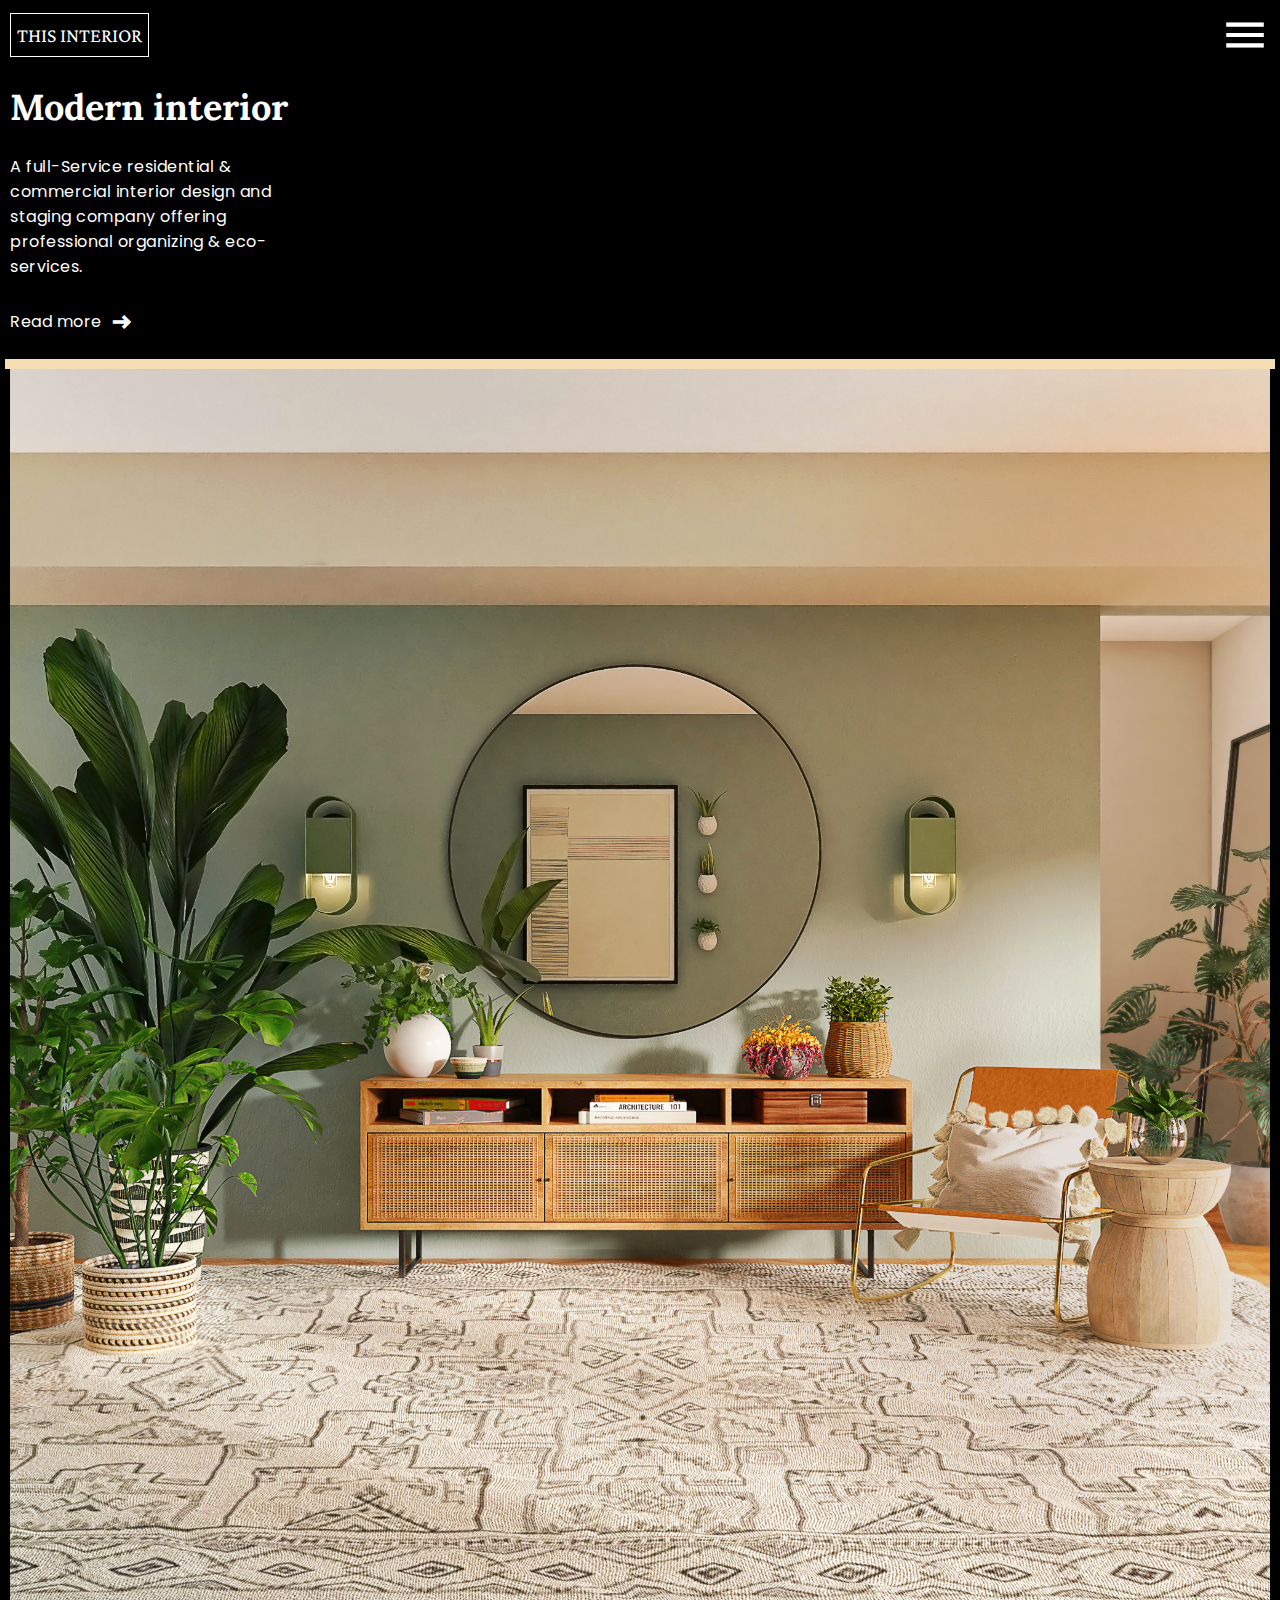
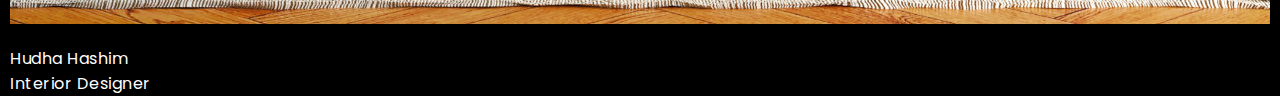
==== index.html @ 7c0be160 "Basic layout formed and added main image" ====
<!DOCTYPE html>
<html lang="en">
  <head>
    <meta charset="UTF-8" />
    <meta http-equiv="X-UA-Compatible" content="IE=edge" />
    <meta name="viewport" content="width=device-width, initial-scale=1.0" />
    <link rel="stylesheet" href="index.css" />
    <link
      href="https://fonts.googleapis.com/icon?family=Material+Icons"
      rel="stylesheet"
    />
    <link
      rel="stylesheet"
      href="https://fonts.googleapis.com/css2?family=Material+Symbols+Outlined:opsz,wght,FILL,GRAD@48,400,1,0"
    />

    <title>Modern Interiors</title>
  </head>

  <body>
    <nav>
      <div class="logo">THIS INTERIOR</div>
      <span class="material-icons" style="font-size: 50px">menu</span>
    </nav>
    <div class="wrapper">
      <div class="text-container">
        <h1>Modern interior</h1>
        <p class="text-content">
          A full-Service residential & commercial interior design and staging
          company offering professional organizing & eco-services.
        </p>
        <div class="more">
          <p>Read more</p>
          <span class="material-symbols-outlined"> arrow_right_alt </span>
        </div>
      </div>
      <div class="image-container"></div>
      <img
        class="room-photo"
        src="image.jpg"
        alt="spacious well designed room"
        height="3000"
        width="3000"
      />
      <div class="info">
        <div class="info-header">
          <img class="snapshot" src="" alt="" />
          <div>
            <p class="name">Hudha Hashim</p>
            <p class="role">Interior Designer</p>
          </div>
        </div>
      </div>
    </div>
  </body>
</html>
---- index.css ----
@import url(https://fonts.googleapis.com/css?family=Lora:regular,500);
@import url(https://fonts.googleapis.com/css?family=Crimson+Pro:200);
@import url(https://fonts.googleapis.com/css?family=Poppins:300);
* {
  box-sizing: border-box;
}

body {
  background-color: black;
  color: white;
  margin: 0;
  padding: 0;
  padding-inline: 10px;
}

h1 {
  font-size: 2.25rem;
  font-family: "Lora", system-ui;
  /* line-height: 46px; */
}

nav {
  display: flex;
  justify-content: space-between;
  align-items: center;
  margin-block: 10px;

  /* background-color: blueviolet; */
}

.logo {
  font-family: "Crimson Pro", system-ui;
  font-size: 1.25rem;
  border: 1px solid white;
  padding-inline: 6px;
  padding-block: 10px;
}

.material-symbols-outlined {
  font-variation-settings: "FILL" 1, "wght" 700, "GRAD" 200, "opsz" 24;
}

.more {
  display: flex;
  align-items: center;
  padding-top: 30px;
  column-gap: 8px;
  /* background-color: violet; */
  padding-bottom: 30px;
}

p {
  margin: 0;
  font-family: "Poppins";
  letter-spacing: 0.5px;
  max-width: 265px;
}

.image-container {
  outline: 5px solid wheat;
  position: relative;
}

.room-photo {
  max-width: 100%;
  height: auto;
}
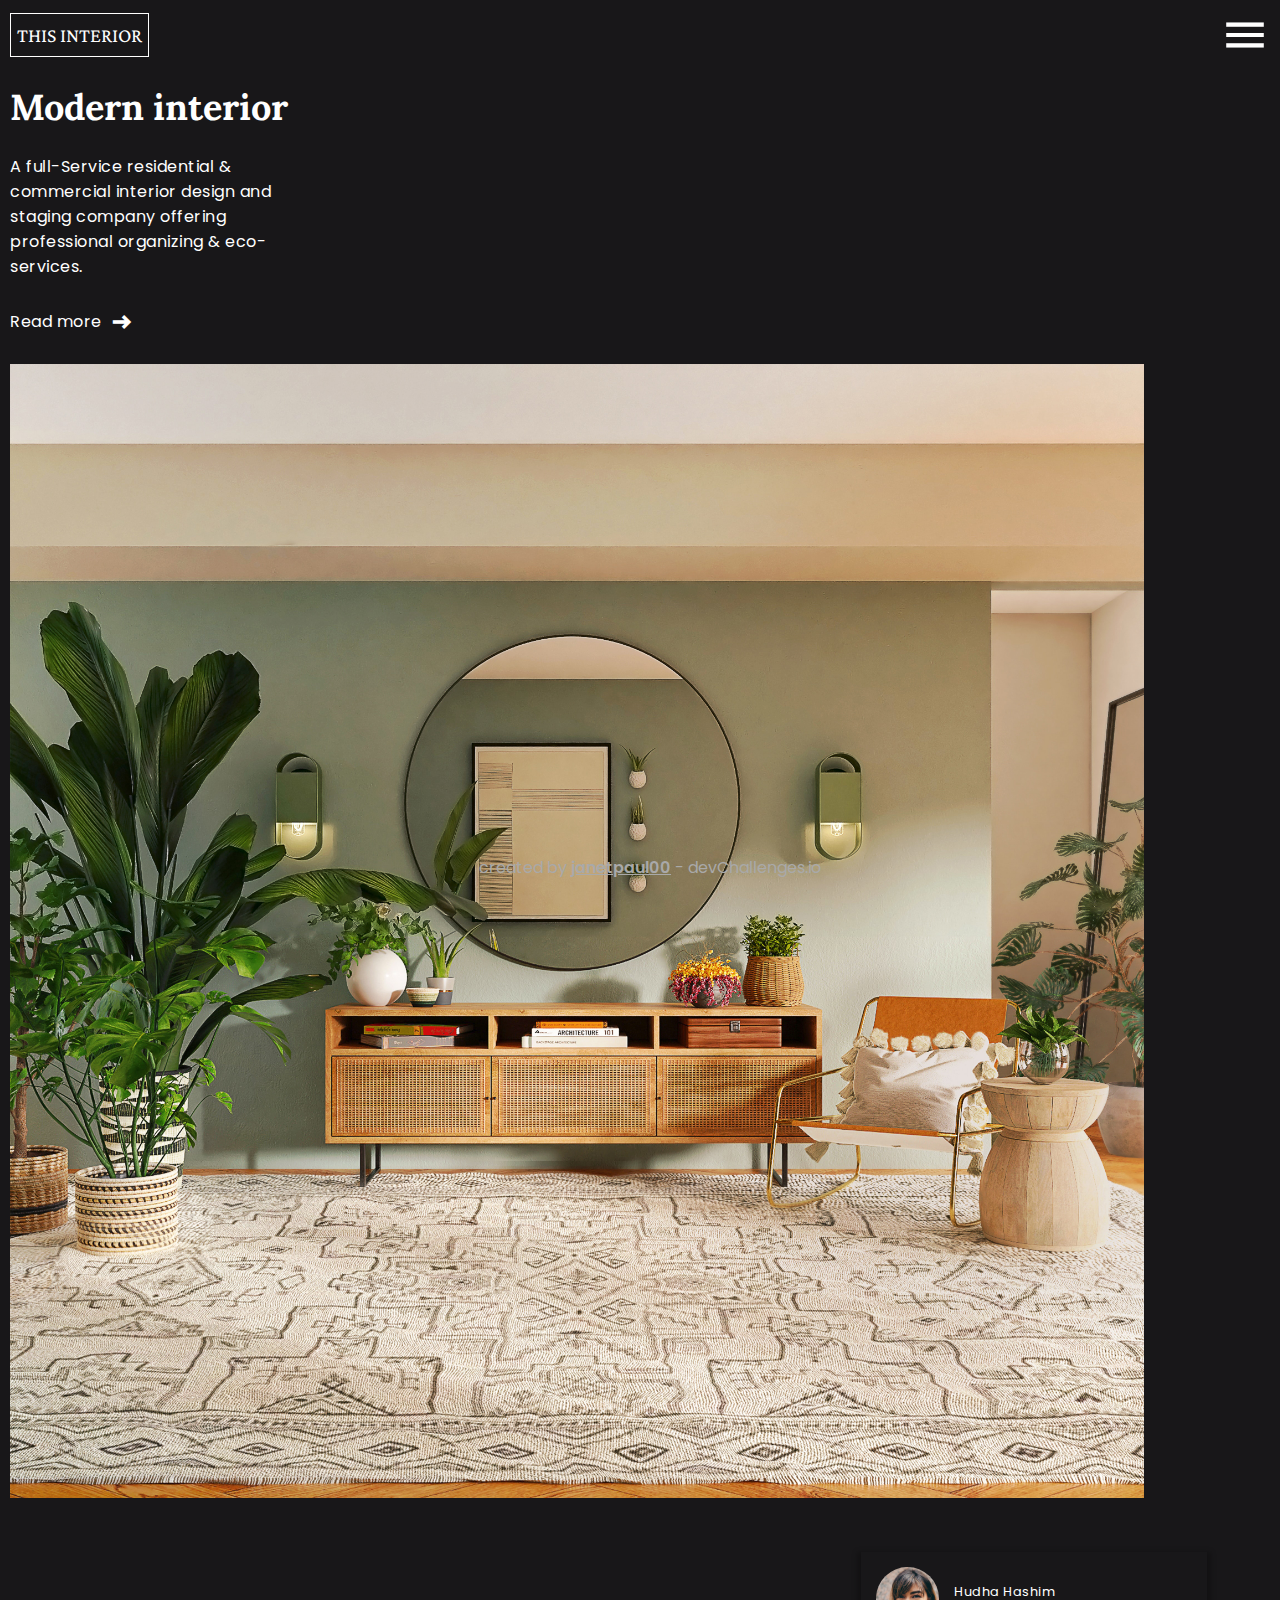
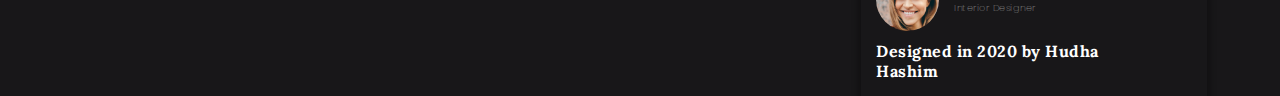
==== commit 4e37ad5a: "edits" ====
--- a/index.html
+++ b/index.html
@@ -34,23 +34,34 @@
           <span class="material-symbols-outlined"> arrow_right_alt </span>
         </div>
       </div>
-      <div class="image-container"></div>
-      <img
-        class="room-photo"
-        src="image.jpg"
-        alt="spacious well designed room"
-        height="3000"
-        width="3000"
-      />
-      <div class="info">
-        <div class="info-header">
-          <img class="snapshot" src="" alt="" />
-          <div>
-            <p class="name">Hudha Hashim</p>
-            <p class="role">Interior Designer</p>
+      <div class="image-container">
+        <img
+          class="room-photo"
+          src="image.jpg"
+          alt="spacious well designed room"
+          height="3000"
+          width="3000"
+        />
+        <div class="info">
+          <div class="info-header">
+            <img
+              class="snapshot"
+              src="photo2.png"
+              alt="Young woman smiling"
+              height="200"
+              width="200"
+            />
+            <div>
+              <p class="name">Hudha Hashim</p>
+              <p class="role">Interior Designer</p>
+            </div>
           </div>
+          <p class="info-text">Designed in 2020 by Hudha Hashim</p>
         </div>
       </div>
     </div>
+    <footer>
+      created by <span class="username">janetpaul00</span> - devChallenges.io
+    </footer>
   </body>
 </html>
--- a/index.css
+++ b/index.css
@@ -1,16 +1,17 @@
-@import url(https://fonts.googleapis.com/css?family=Lora:regular,500);
+@import url(https://fonts.googleapis.com/css?family=Lora:regular,500,700);
 @import url(https://fonts.googleapis.com/css?family=Crimson+Pro:200);
-@import url(https://fonts.googleapis.com/css?family=Poppins:300);
+@import url(https://fonts.googleapis.com/css?family=Poppins:300,400,100,200,600);
 * {
   box-sizing: border-box;
 }
 
 body {
-  background-color: black;
+  background-color: #181719;
   color: white;
   margin: 0;
   padding: 0;
   padding-inline: 10px;
+  height: 100%;
 }
 
 h1 {
@@ -57,11 +58,65 @@
 }
 
 .image-container {
-  outline: 5px solid wheat;
   position: relative;
 }
 
 .room-photo {
-  max-width: 100%;
+  max-width: 90%;
   height: auto;
 }
+
+.info {
+  position: absolute;
+  background-color: #181719;
+  bottom: -17%;
+  right: 5%;
+  padding: 15px;
+  max-width: 80%;
+  box-shadow: 0px 4px 5px 4px rgba(0, 0, 0, 0.25);
+}
+
+.info-header {
+  display: flex;
+  align-items: center;
+  column-gap: 15px;
+  padding-bottom: 10px;
+}
+
+.snapshot {
+  border-radius: 50%;
+  height: auto;
+  width: 20%;
+}
+
+.name {
+  font-weight: 400;
+  font-size: 0.8rem;
+}
+
+.role {
+  font-weight: 200;
+  color: #828282;
+  font-size: 0.6rem;
+}
+
+.info-text {
+  font-family: "Lora";
+  font-weight: 700;
+}
+
+footer {
+  position: absolute;
+  bottom: 0;
+  width: 100%;
+  text-align: center;
+  font-family: "Poppins";
+  color: #a9a9a9;
+  padding-top: 900px;
+  padding-bottom: 20px;
+}
+
+footer span {
+  text-decoration: underline;
+  font-weight: 600;
+}
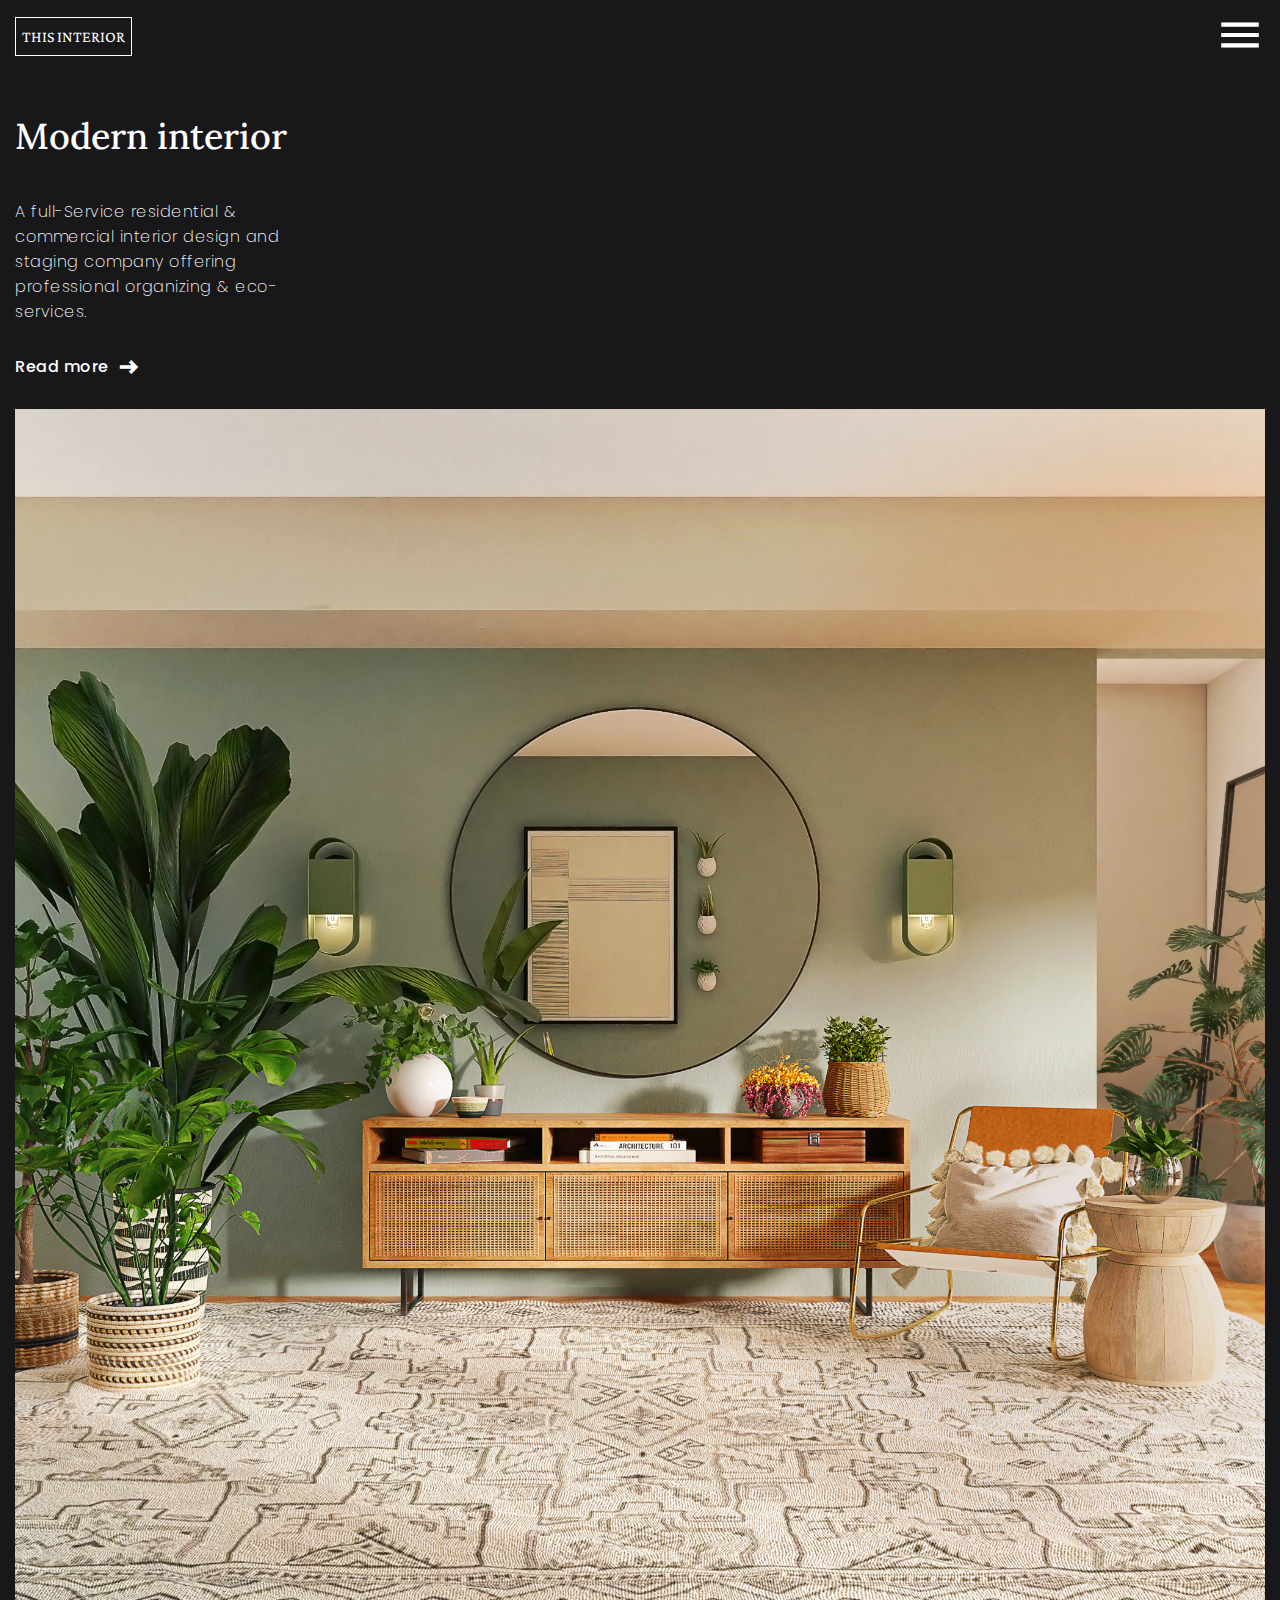
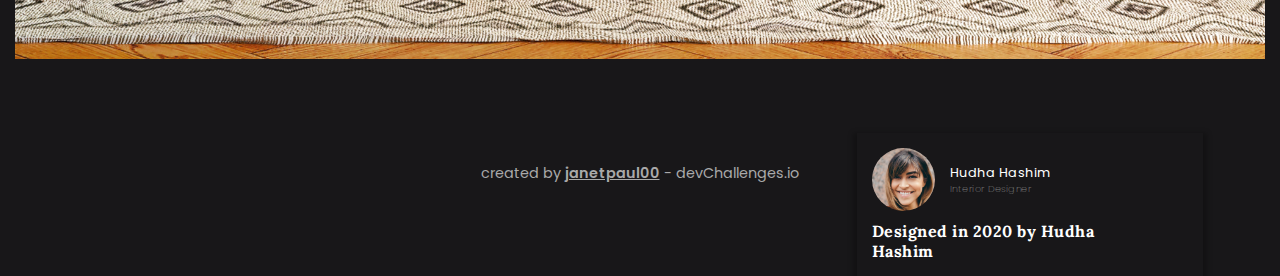
==== commit b9d7d081: "fixing unwanted horizontal scrollbar" ====
--- a/index.html
+++ b/index.html
@@ -18,50 +18,54 @@
   </head>
 
   <body>
-    <nav>
-      <div class="logo">THIS INTERIOR</div>
-      <span class="material-icons" style="font-size: 50px">menu</span>
-    </nav>
-    <div class="wrapper">
-      <div class="text-container">
-        <h1>Modern interior</h1>
-        <p class="text-content">
-          A full-Service residential & commercial interior design and staging
-          company offering professional organizing & eco-services.
-        </p>
-        <div class="more">
-          <p>Read more</p>
-          <span class="material-symbols-outlined"> arrow_right_alt </span>
+    <div class="main">
+      <nav>
+        <div class="logo">THIS INTERIOR</div>
+        <button id="menu">
+          <span class="material-icons" style="font-size: 50px"> menu</span>
+        </button>
+      </nav>
+      <div class="wrapper">
+        <div class="text-container">
+          <h1>Modern interior</h1>
+          <p class="text-content">
+            A full-Service residential & commercial interior design and staging
+            company offering professional organizing & eco-services.
+          </p>
+          <div class="more">
+            <p>Read more</p>
+            <span class="material-symbols-outlined"> arrow_right_alt </span>
+          </div>
+        </div>
+        <div class="image-container">
+          <img
+            class="room-photo"
+            src="image.jpg"
+            alt="spacious well designed room"
+            height="3000"
+            width="3000"
+          />
+          <div class="info">
+            <div class="info-header">
+              <img
+                class="snapshot"
+                src="photo2.png"
+                alt="Young woman smiling"
+                height="200"
+                width="200"
+              />
+              <div>
+                <p class="name">Hudha Hashim</p>
+                <p class="role">Interior Designer</p>
+              </div>
+            </div>
+            <p class="info-text">Designed in 2020 by Hudha Hashim</p>
+          </div>
         </div>
       </div>
-      <div class="image-container">
-        <img
-          class="room-photo"
-          src="image.jpg"
-          alt="spacious well designed room"
-          height="3000"
-          width="3000"
-        />
-        <div class="info">
-          <div class="info-header">
-            <img
-              class="snapshot"
-              src="photo2.png"
-              alt="Young woman smiling"
-              height="200"
-              width="200"
-            />
-            <div>
-              <p class="name">Hudha Hashim</p>
-              <p class="role">Interior Designer</p>
-            </div>
-          </div>
-          <p class="info-text">Designed in 2020 by Hudha Hashim</p>
-        </div>
-      </div>
+      <footer>
+        created by <span class="username">janetpaul00</span> - devChallenges.io
+      </footer>
     </div>
-    <footer>
-      created by <span class="username">janetpaul00</span> - devChallenges.io
-    </footer>
   </body>
 </html>
--- a/index.css
+++ b/index.css
@@ -1,8 +1,12 @@
 @import url(https://fonts.googleapis.com/css?family=Lora:regular,500,700);
 @import url(https://fonts.googleapis.com/css?family=Crimson+Pro:200);
-@import url(https://fonts.googleapis.com/css?family=Poppins:300,400,100,200,600);
+@import url(https://fonts.googleapis.com/css?family=Poppins:300,400,100,200,600,500);
 * {
   box-sizing: border-box;
+}
+
+html {
+  height: 100%;
 }
 
 body {
@@ -10,14 +14,22 @@
   color: white;
   margin: 0;
   padding: 0;
-  padding-inline: 10px;
+  padding-inline: 15px;
   height: 100%;
+}
+
+.main {
+  height: 100%;
+  display: flex;
+  flex-direction: column;
 }
 
 h1 {
   font-size: 2.25rem;
   font-family: "Lora", system-ui;
-  /* line-height: 46px; */
+  margin-top: 40px;
+  margin-bottom: 40px;
+  font-weight: 500;
 }
 
 nav {
@@ -31,7 +43,7 @@
 
 .logo {
   font-family: "Crimson Pro", system-ui;
-  font-size: 1.25rem;
+  font-size: 1rem;
   border: 1px solid white;
   padding-inline: 6px;
   padding-block: 10px;
@@ -39,6 +51,16 @@
 
 .material-symbols-outlined {
   font-variation-settings: "FILL" 1, "wght" 700, "GRAD" 200, "opsz" 24;
+}
+
+button {
+  border: none;
+  margin: 0;
+  padding: 0;
+  background: none;
+  cursor: pointer;
+  outline: none;
+  color: white;
 }
 
 .more {
@@ -50,11 +72,16 @@
   padding-bottom: 30px;
 }
 
+.more p {
+  font-weight: 500;
+}
+
 p {
   margin: 0;
   font-family: "Poppins";
   letter-spacing: 0.5px;
   max-width: 265px;
+  font-weight: 200;
 }
 
 .image-container {
@@ -62,7 +89,7 @@
 }
 
 .room-photo {
-  max-width: 90%;
+  max-width: 100%;
   height: auto;
 }
 
@@ -106,14 +133,13 @@
 }
 
 footer {
-  position: absolute;
-  bottom: 0;
   width: 100%;
   text-align: center;
   font-family: "Poppins";
   color: #a9a9a9;
-  padding-top: 900px;
-  padding-bottom: 20px;
+  font-size: 0.9rem;
+  padding-top: 100px;
+  padding-bottom: 15px;
 }
 
 footer span {
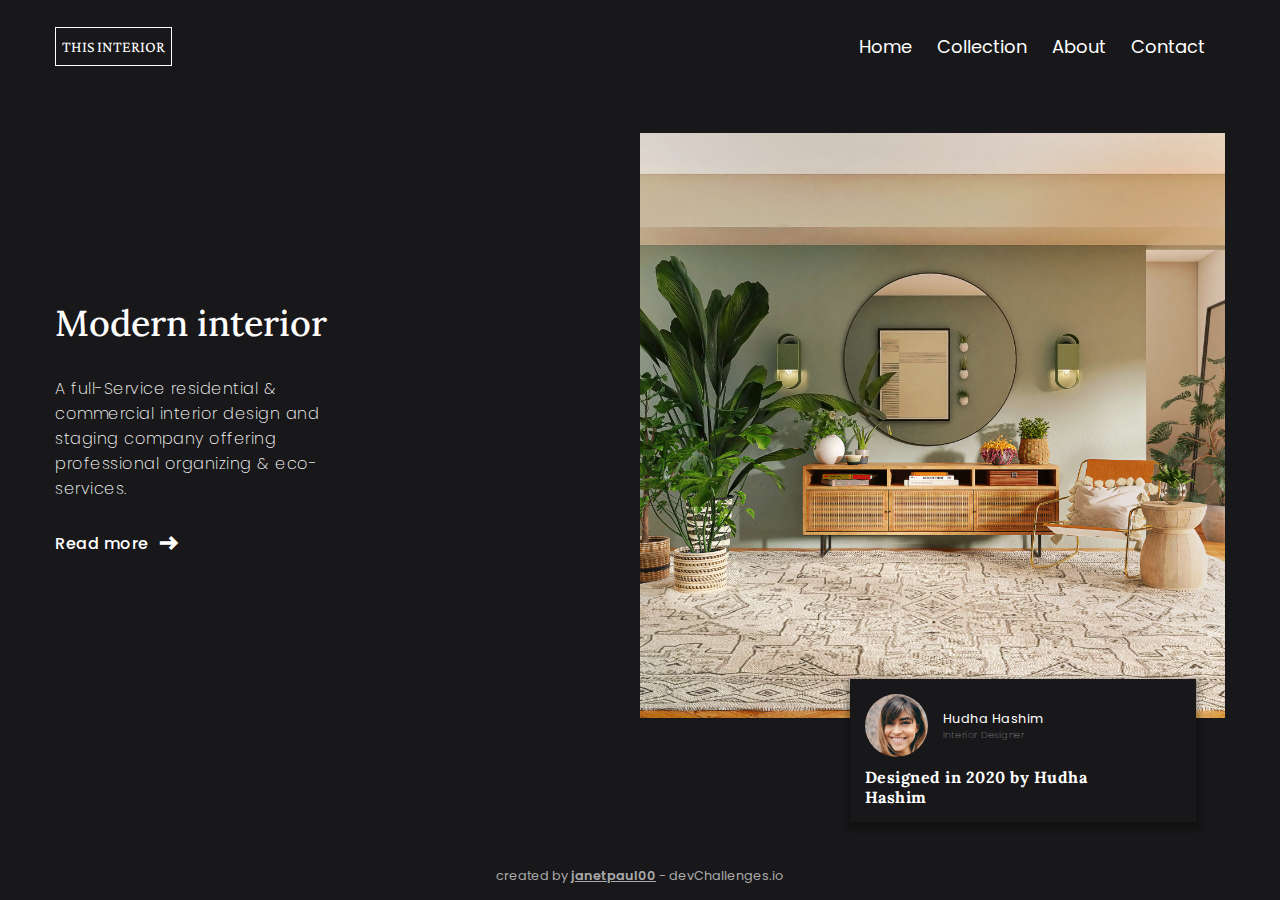
==== commit 9074dfd5: "navbar for desktop" ====
--- a/index.html
+++ b/index.html
@@ -13,18 +13,31 @@
       rel="stylesheet"
       href="https://fonts.googleapis.com/css2?family=Material+Symbols+Outlined:opsz,wght,FILL,GRAD@48,400,1,0"
     />
-
+    <script src="app.js"></script>
     <title>Modern Interiors</title>
   </head>
 
   <body>
     <div class="main">
-      <nav>
+      <nav class="mobile-nav">
         <div class="logo">THIS INTERIOR</div>
-        <button id="menu">
+        <button id="menu" onclick="menu()">
           <span class="material-icons" style="font-size: 50px"> menu</span>
         </button>
       </nav>
+
+      <nav class="desktop-nav">
+        <div class="logo">THIS INTERIOR</div>
+        <div class="navbar">
+          <ol>
+            <li>Home</li>
+            <li>Collection</li>
+            <li>About</li>
+            <li>Contact</li>
+          </ol>
+        </div>
+      </nav>
+
       <div class="wrapper">
         <div class="text-container">
           <h1>Modern interior</h1>
--- a/index.css
+++ b/index.css
@@ -22,23 +22,24 @@
   height: 100%;
   display: flex;
   flex-direction: column;
-}
-
-h1 {
-  font-size: 2.25rem;
-  font-family: "Lora", system-ui;
-  margin-top: 40px;
-  margin-bottom: 40px;
-  font-weight: 500;
-}
-
-nav {
+  justify-content: space-between;
+}
+
+.main > * {
+  /* outline: 5px solid black; */
+}
+
+.mobile-nav {
   display: flex;
   justify-content: space-between;
   align-items: center;
-  margin-block: 10px;
-
+  margin-bottom: 10px;
+  margin-top: 15px;
   /* background-color: blueviolet; */
+}
+
+.desktop-nav {
+  display: none;
 }
 
 .logo {
@@ -63,12 +64,19 @@
   color: white;
 }
 
+h1 {
+  font-size: 2.25rem;
+  font-family: "Lora", system-ui;
+  margin-top: 30px;
+  margin-bottom: 30px;
+  font-weight: 500;
+}
+
 .more {
   display: flex;
   align-items: center;
   padding-top: 30px;
   column-gap: 8px;
-  /* background-color: violet; */
   padding-bottom: 30px;
 }
 
@@ -137,7 +145,7 @@
   text-align: center;
   font-family: "Poppins";
   color: #a9a9a9;
-  font-size: 0.9rem;
+  font-size: 0.8rem;
   padding-top: 100px;
   padding-bottom: 15px;
 }
@@ -146,3 +154,55 @@
   text-decoration: underline;
   font-weight: 600;
 }
+
+@media (width>400px) {
+  body {
+    /* background-color: maroon; */
+    padding-inline: 55px;
+  }
+
+  .wrapper > * {
+    /* outline: 5px solid black; */
+  }
+
+  .wrapper {
+    display: flex;
+    justify-content: center;
+    align-items: center;
+  }
+
+  .text-container {
+    flex: 1;
+  }
+
+  .image-container {
+    flex: 1;
+  }
+
+  .mobile-nav {
+    display: none;
+  }
+
+  .desktop-nav {
+    display: flex;
+    justify-content: space-between;
+    align-items: center;
+    margin-bottom: 10px;
+    margin-top: 15px;
+  }
+
+  ol {
+    list-style-type: none;
+    font-family: "Poppins";
+    color: white;
+    text-align: center;
+    font-size: 18px;
+    padding: 0;
+    font-family: "Poppins";
+  }
+
+  .navbar ol li {
+    display: inline;
+    padding-right: 20px;
+  }
+}
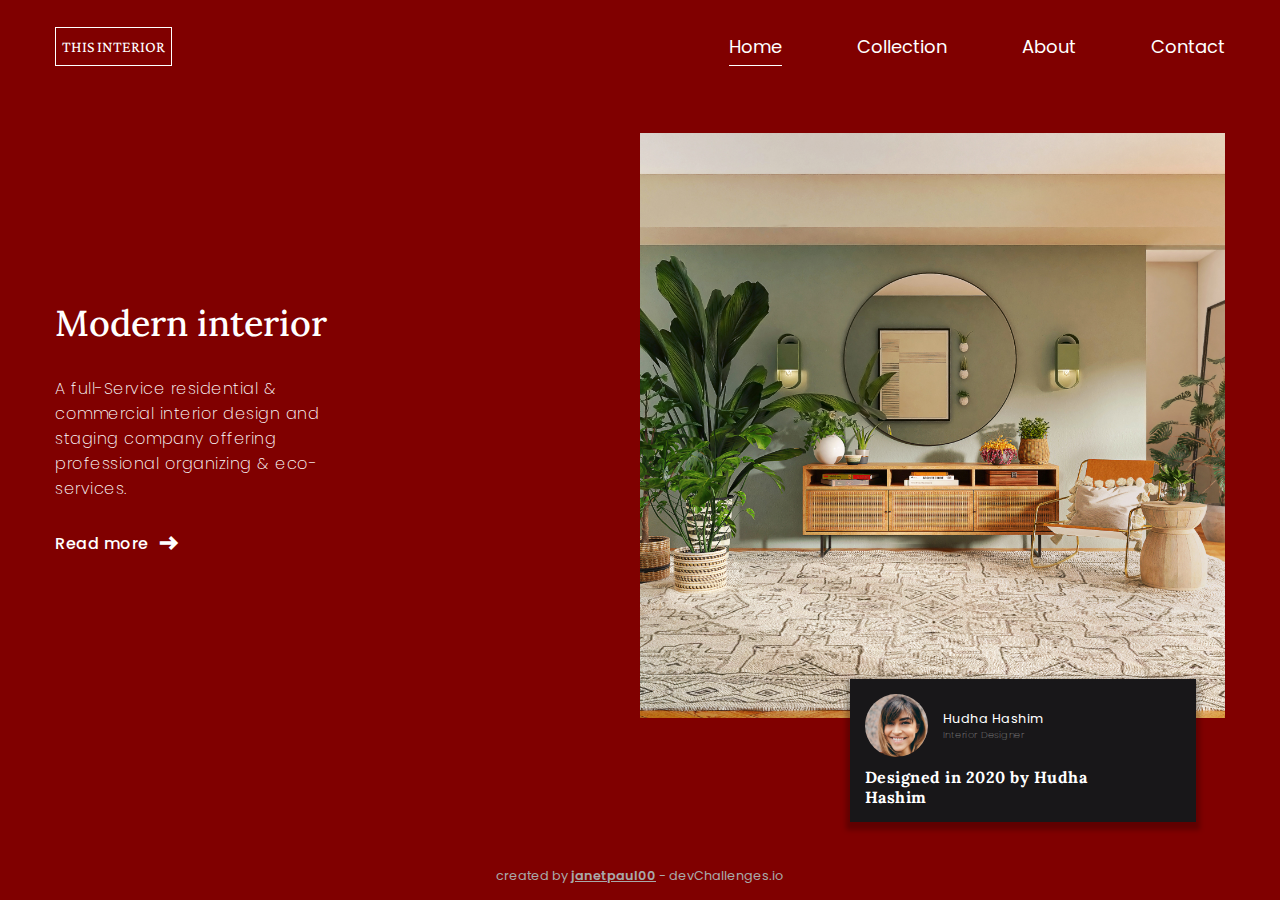
==== commit 8118d809: "Refactoring" ====
--- a/index.html
+++ b/index.html
@@ -22,7 +22,7 @@
       <nav class="mobile-nav">
         <div class="logo">THIS INTERIOR</div>
         <button id="menu" onclick="menu()">
-          <span class="material-icons" style="font-size: 50px"> menu</span>
+          <span class="material-icons" style="font-size: 50px">menu</span>
         </button>
       </nav>
 
--- a/index.css
+++ b/index.css
@@ -23,6 +23,7 @@
   display: flex;
   flex-direction: column;
   justify-content: space-between;
+  align-self: center;
 }
 
 .main > * {
@@ -155,10 +156,10 @@
   font-weight: 600;
 }
 
-@media (width>400px) {
+@media (400px<width) {
   body {
-    /* background-color: maroon; */
     padding-inline: 55px;
+    background-color: maroon;
   }
 
   .wrapper > * {
@@ -203,6 +204,11 @@
 
   .navbar ol li {
     display: inline;
-    padding-right: 20px;
-  }
-}
+    padding-left: 70px;
+  }
+
+  li:first-child {
+    text-decoration: underline;
+    text-underline-offset: 12px;
+  }
+}
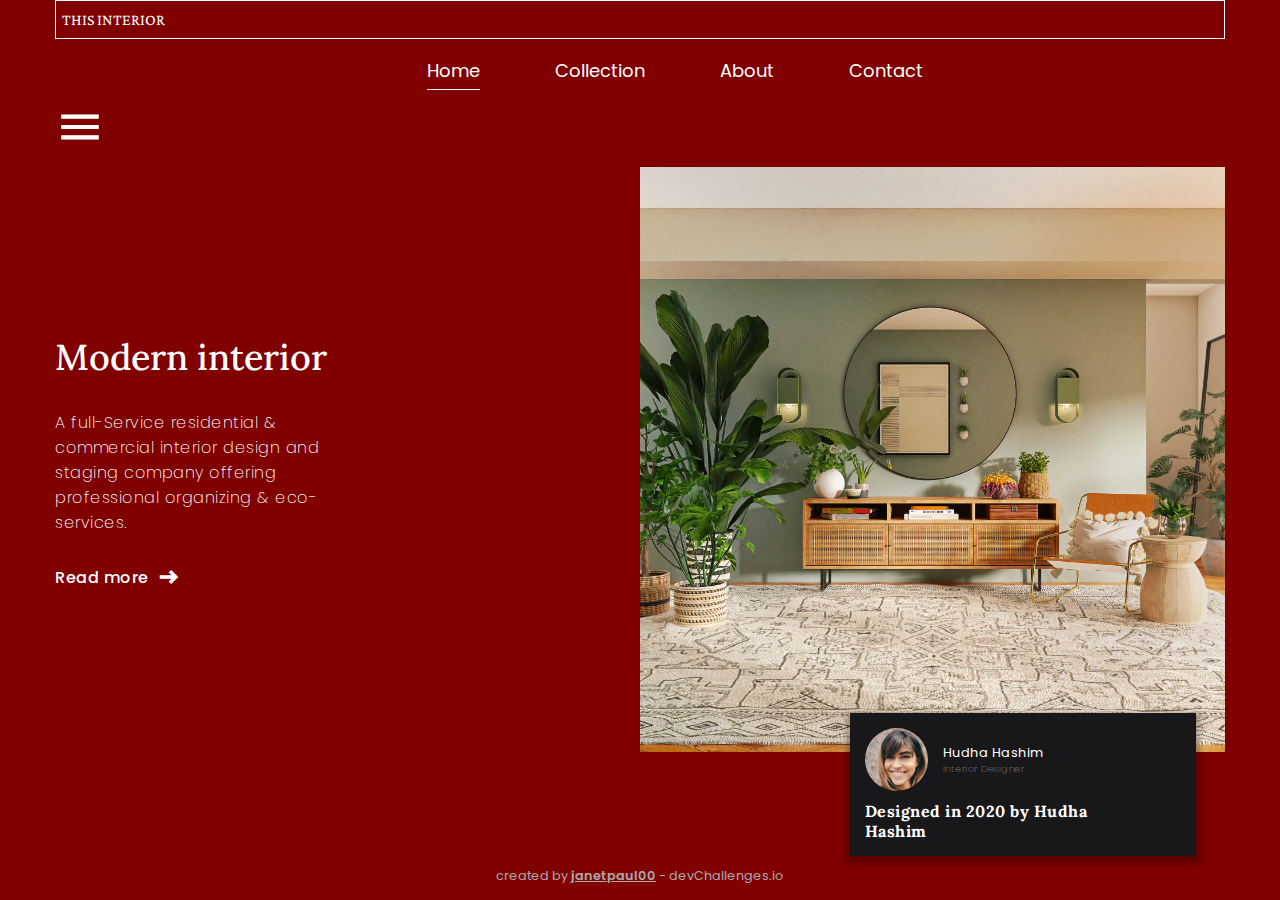
==== commit d8446cba: "refactoring" ====
--- a/index.html
+++ b/index.html
@@ -19,15 +19,9 @@
 
   <body>
     <div class="main">
-      <nav class="mobile-nav">
+      <nav class="nav">
         <div class="logo">THIS INTERIOR</div>
-        <button id="menu" onclick="menu()">
-          <span class="material-icons" style="font-size: 50px">menu</span>
-        </button>
-      </nav>
 
-      <nav class="desktop-nav">
-        <div class="logo">THIS INTERIOR</div>
         <div class="navbar">
           <ol>
             <li>Home</li>
@@ -36,6 +30,10 @@
             <li>Contact</li>
           </ol>
         </div>
+
+        <button class="menu" onclick="menu()">
+          <span class="material-icons" style="font-size: 50px">menu</span>
+        </button>
       </nav>
 
       <div class="wrapper">
